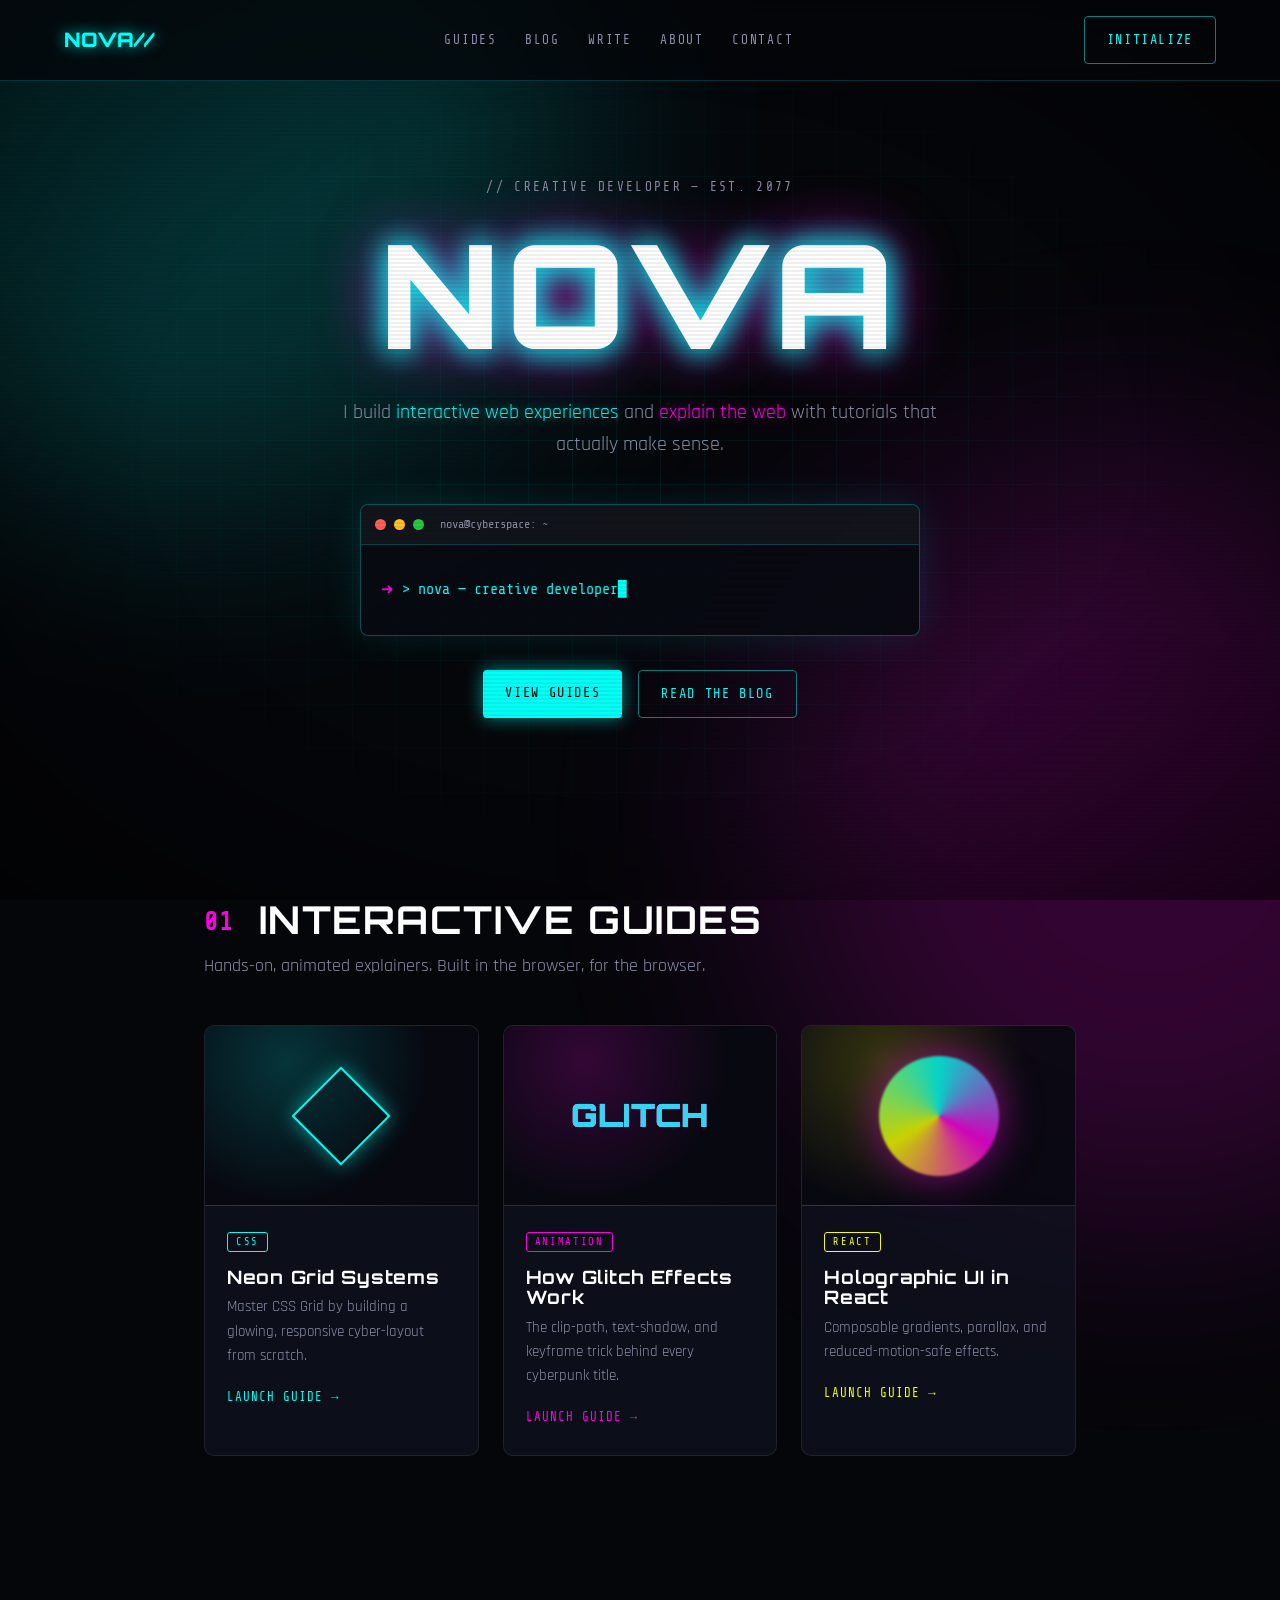
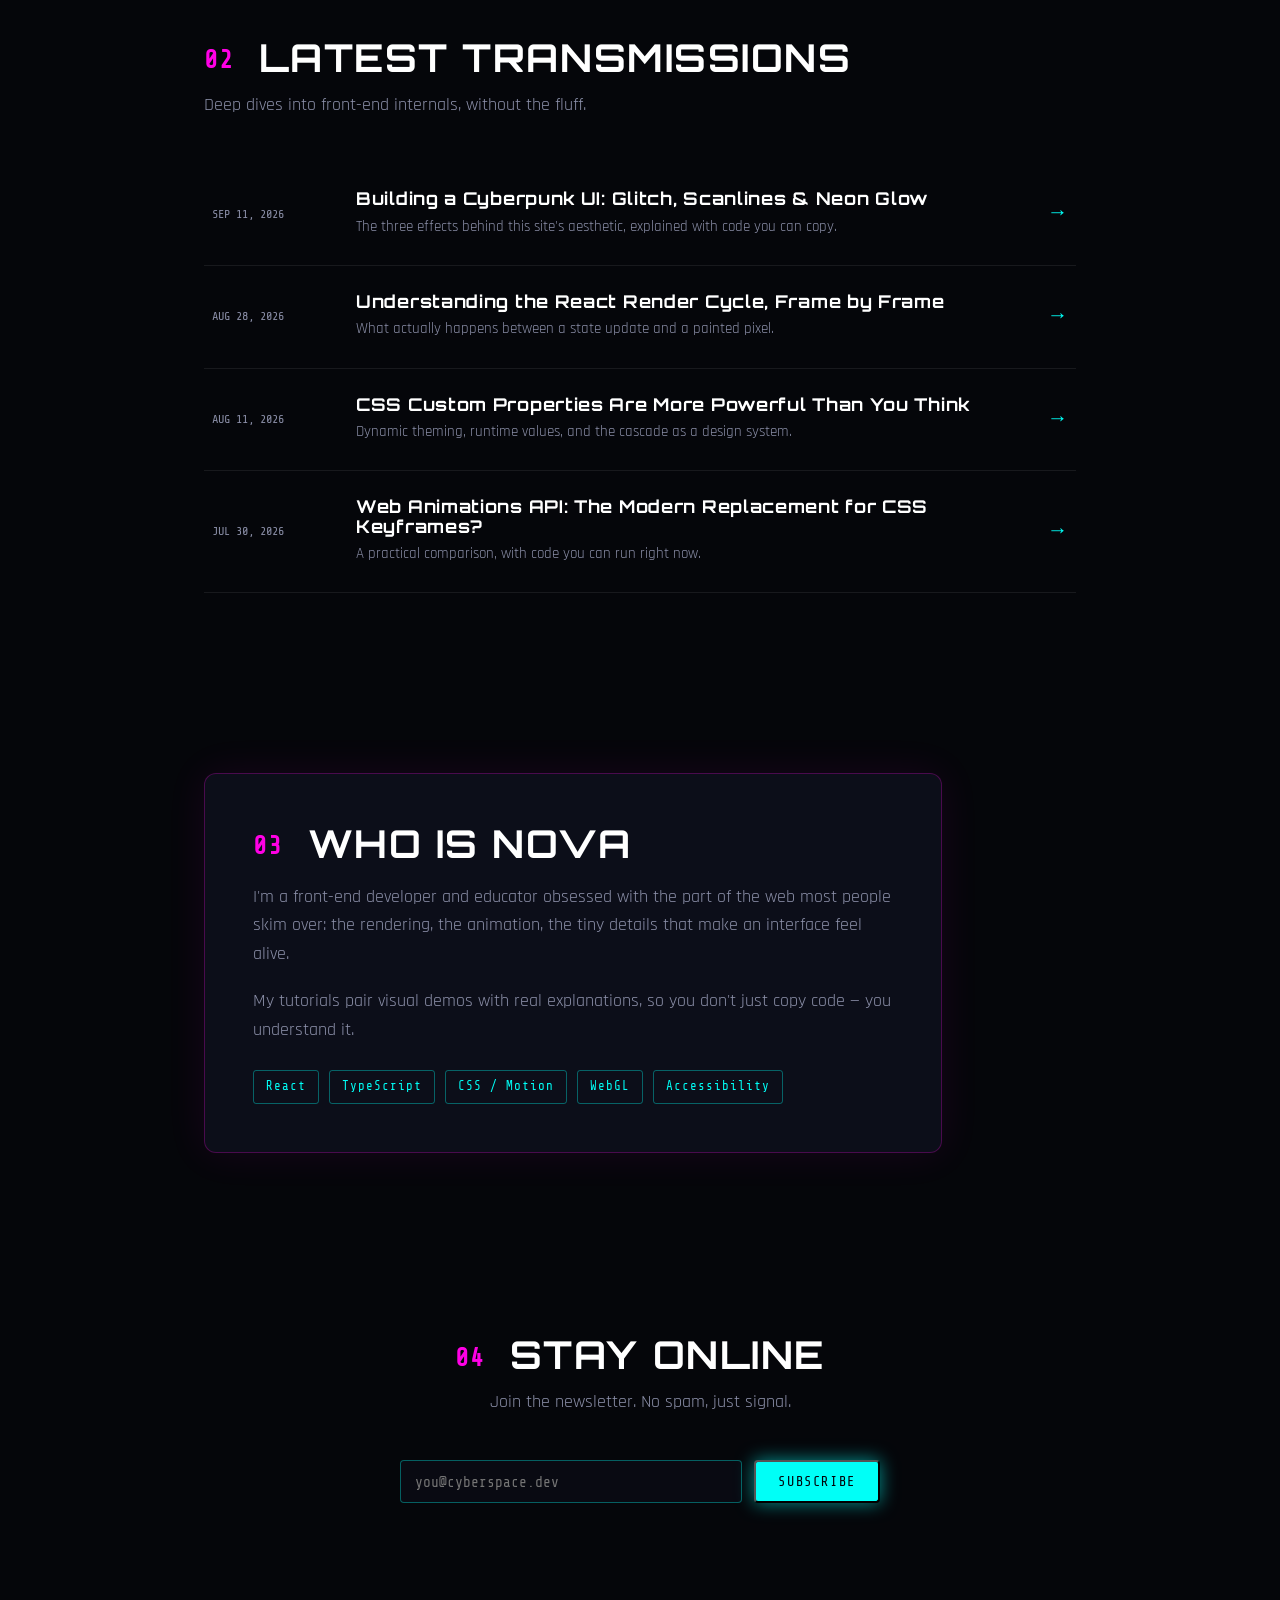
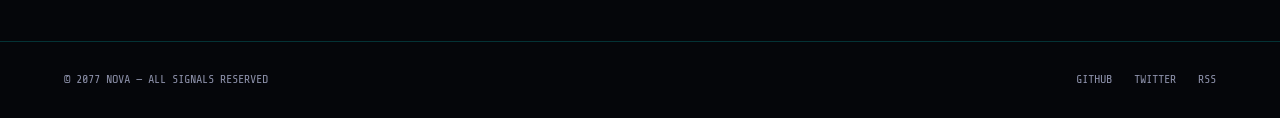
==== index.html @ 2dfe713f "Initial commit: cyberpunk developer site" ====
<!DOCTYPE html>
<html lang="en">
<head>
  <meta charset="UTF-8" />
  <meta name="viewport" content="width=device-width, initial-scale=1.0" />
  <title>NOVA // Creative Developer</title>
  <meta name="description" content="A cyberpunk-themed creative developer portfolio and interactive tutorial site." />
  <link rel="preconnect" href="https://fonts.googleapis.com" />
  <link rel="preconnect" href="https://fonts.gstatic.com" crossorigin />
  <link href="https://fonts.googleapis.com/css2?family=Orbitron:wght@500;700;900&family=Rajdhani:wght@400;500;600;700&family=Share+Tech+Mono&display=swap" rel="stylesheet" />
  <link rel="stylesheet" href="styles.css" />
</head>
<body>
  <!-- Ambient background layers -->
  <div class="bg-grid" aria-hidden="true"></div>
  <div class="bg-glow bg-glow--cyan" aria-hidden="true"></div>
  <div class="bg-glow bg-glow--magenta" aria-hidden="true"></div>
  <div class="scanlines" aria-hidden="true"></div>
  <div class="vignette" aria-hidden="true"></div>

  <!-- Navigation -->
  <header class="site-header">
    <a class="logo" href="#top" data-text="NOVA//">NOVA//</a>
    <nav class="nav" aria-label="Primary">
      <a href="#guides">GUIDES</a>
      <a href="#blog">BLOG</a>
      <a href="admin.html">WRITE</a>
      <a href="#about">ABOUT</a>
      <a href="#contact">CONTACT</a>
    </nav>
    <a class="btn btn--ghost nav-cta" href="#contact">INITIALIZE</a>
  </header>

  <main id="top">
    <!-- Hero -->
    <section class="hero">
      <p class="hero__kicker">// CREATIVE DEVELOPER — EST. 2077</p>
      <h1 class="hero__title glitch" data-text="NOVA">NOVA</h1>
      <p class="hero__subtitle">
        I build <span class="accent accent--cyan">interactive web experiences</span> and
        <span class="accent accent--magenta">explain the web</span> with tutorials that
        actually make sense.
      </p>

      <div class="terminal" aria-label="Interactive terminal demo">
        <div class="terminal__bar">
          <span class="dot dot--red"></span>
          <span class="dot dot--yellow"></span>
          <span class="dot dot--green"></span>
          <span class="terminal__title">nova@cyberspace: ~</span>
        </div>
        <div class="terminal__body">
          <p><span class="prompt">➜</span> <span id="typed" class="typed"></span><span class="cursor">▊</span></p>
        </div>
      </div>

      <div class="hero__actions">
        <a class="btn btn--primary" href="#guides">VIEW GUIDES</a>
        <a class="btn btn--ghost" href="#blog">READ THE BLOG</a>
      </div>
    </section>

    <!-- Guides -->
    <section id="guides" class="section">
      <h2 class="section__title"><span class="section__index">01</span> INTERACTIVE GUIDES</h2>
      <p class="section__intro">Hands-on, animated explainers. Built in the browser, for the browser.</p>

      <div class="card-grid">
        <article class="card" style="--accent:#00fff7">
          <div class="card__preview card__preview--grid">
            <div class="cube"></div>
          </div>
          <div class="card__body">
            <span class="tag">CSS</span>
            <h3>Neon Grid Systems</h3>
            <p>Master CSS Grid by building a glowing, responsive cyber-layout from scratch.</p>
            <a class="card__link" href="#guides">LAUNCH GUIDE →</a>
          </div>
        </article>

        <article class="card" style="--accent:#ff00e5">
          <div class="card__preview card__preview--glitch">
            <span class="card__glitch-text" data-text="GLITCH">GLITCH</span>
          </div>
          <div class="card__body">
            <span class="tag">ANIMATION</span>
            <h3>How Glitch Effects Work</h3>
            <p>The clip-path, text-shadow, and keyframe trick behind every cyberpunk title.</p>
            <a class="card__link" href="#guides">LAUNCH GUIDE →</a>
          </div>
        </article>

        <article class="card" style="--accent:#f5ff00">
          <div class="card__preview card__preview--holo">
            <div class="holo"></div>
          </div>
          <div class="card__body">
            <span class="tag">REACT</span>
            <h3>Holographic UI in React</h3>
            <p>Composable gradients, parallax, and reduced-motion-safe effects.</p>
            <a class="card__link" href="#guides">LAUNCH GUIDE →</a>
          </div>
        </article>
      </div>
    </section>

    <!-- Blog -->
    <section id="blog" class="section">
      <h2 class="section__title"><span class="section__index">02</span> LATEST TRANSMISSIONS</h2>
      <p class="section__intro">Deep dives into front-end internals, without the fluff.</p>

      <div class="post-list" id="posts-list"></div>
    </section>

    <!-- About -->
    <section id="about" class="section section--about">
      <div class="about__panel">
        <h2 class="section__title"><span class="section__index">03</span> WHO IS NOVA</h2>
        <p>
          I'm a front-end developer and educator obsessed with the part of the web most
          people skim over: the rendering, the animation, the tiny details that make an
          interface feel alive.
        </p>
        <p>
          My tutorials pair visual demos with real explanations, so you don't just copy code —
          you understand it.
        </p>
        <ul class="skills">
          <li>React</li>
          <li>TypeScript</li>
          <li>CSS / Motion</li>
          <li>WebGL</li>
          <li>Accessibility</li>
        </ul>
      </div>
    </section>

    <!-- Contact / Newsletter -->
    <section id="contact" class="section section--contact">
      <h2 class="section__title"><span class="section__index">04</span> STAY ONLINE</h2>
      <p class="section__intro">Join the newsletter. No spam, just signal.</p>

      <form class="newsletter" id="newsletter" novalidate>
        <label class="sr-only" for="email">Email address</label>
        <input id="email" name="email" type="email" placeholder="you@cyberspace.dev" autocomplete="email" />
        <button class="btn btn--primary" type="submit">SUBSCRIBE</button>
      </form>
      <p class="newsletter__note" id="newsletter-note" aria-live="polite"></p>
    </section>
  </main>

  <footer class="site-footer">
    <span>© 2077 NOVA — ALL SIGNALS RESERVED</span>
    <div class="footer-links">
      <a href="#top">GITHUB</a>
      <a href="#top">TWITTER</a>
      <a href="#top">RSS</a>
    </div>
  </footer>

  <script src="posts.js"></script>
  <script src="script.js"></script>
</body>
</html>
---- styles.css ----
:root {
  --bg: #05060a;
  --bg-soft: #0a0c14;
  --panel: rgba(16, 18, 32, 0.72);
  --line: rgba(0, 255, 247, 0.18);
  --cyan: #00fff7;
  --magenta: #ff00e5;
  --yellow: #f5ff00;
  --text: #d7d9ec;
  --text-dim: #8b8fa8;
  --font-display: "Orbitron", sans-serif;
  --font-body: "Rajdhani", sans-serif;
  --font-mono: "Share Tech Mono", monospace;
}

* {
  box-sizing: border-box;
}

html {
  scroll-behavior: smooth;
}

body {
  margin: 0;
  background: var(--bg);
  color: var(--text);
  font-family: var(--font-body);
  font-size: 18px;
  line-height: 1.6;
  overflow-x: hidden;
}

/* ---------- Ambient background ---------- */
.bg-grid {
  position: fixed;
  inset: 0;
  z-index: -4;
  background-image:
    linear-gradient(rgba(0, 255, 247, 0.06) 1px, transparent 1px),
    linear-gradient(90deg, rgba(0, 255, 247, 0.06) 1px, transparent 1px);
  background-size: 44px 44px;
  mask-image: radial-gradient(ellipse at center, #000 0%, transparent 78%);
  -webkit-mask-image: radial-gradient(ellipse at center, #000 0%, transparent 78%);
}

.bg-glow {
  position: fixed;
  z-index: -3;
  width: 60vw;
  height: 60vw;
  border-radius: 50%;
  filter: blur(120px);
  opacity: 0.18;
  pointer-events: none;
}

.bg-glow--cyan {
  top: -20vw;
  left: -15vw;
  background: var(--cyan);
}

.bg-glow--magenta {
  bottom: -25vw;
  right: -20vw;
  background: var(--magenta);
}

.scanlines {
  position: fixed;
  inset: 0;
  z-index: 40;
  pointer-events: none;
  background: repeating-linear-gradient(
    to bottom,
    rgba(0, 0, 0, 0) 0px,
    rgba(0, 0, 0, 0) 2px,
    rgba(0, 0, 0, 0.12) 3px,
    rgba(0, 0, 0, 0) 4px
  );
  mix-blend-mode: multiply;
}

.vignette {
  position: fixed;
  inset: 0;
  z-index: 39;
  pointer-events: none;
  background: radial-gradient(ellipse at center, transparent 55%, rgba(0, 0, 0, 0.55) 100%);
}

/* ---------- Typography ---------- */
h1, h2, h3 {
  font-family: var(--font-display);
  line-height: 1.1;
  letter-spacing: 0.04em;
}

a {
  color: inherit;
  text-decoration: none;
}

.accent--cyan {
  color: var(--cyan);
  text-shadow: 0 0 12px rgba(0, 255, 247, 0.55);
}

.accent--magenta {
  color: var(--magenta);
  text-shadow: 0 0 12px rgba(255, 0, 229, 0.55);
}

.sr-only {
  position: absolute;
  width: 1px;
  height: 1px;
  padding: 0;
  margin: -1px;
  overflow: hidden;
  clip: rect(0 0 0 0);
  white-space: nowrap;
  border: 0;
}

/* ---------- Header ---------- */
.site-header {
  position: sticky;
  top: 0;
  z-index: 50;
  display: flex;
  align-items: center;
  justify-content: space-between;
  padding: 16px 5vw;
  background: rgba(5, 6, 10, 0.75);
  backdrop-filter: blur(12px);
  border-bottom: 1px solid var(--line);
}

.logo {
  position: relative;
  font-family: var(--font-display);
  font-weight: 900;
  font-size: 1.25rem;
  color: var(--cyan);
  text-shadow: 0 0 14px rgba(0, 255, 247, 0.8);
}

.nav {
  display: flex;
  gap: 28px;
}

.nav a {
  font-family: var(--font-mono);
  font-size: 0.8rem;
  letter-spacing: 0.14em;
  color: var(--text-dim);
  transition: color 0.2s, text-shadow 0.2s;
}

.nav a:hover {
  color: var(--cyan);
  text-shadow: 0 0 10px rgba(0, 255, 247, 0.7);
}

.nav-cta {
  font-size: 0.8rem;
  padding: 8px 16px;
}

/* ---------- Buttons ---------- */
.btn {
  display: inline-block;
  font-family: var(--font-mono);
  font-size: 0.85rem;
  letter-spacing: 0.12em;
  padding: 12px 22px;
  border-radius: 4px;
  cursor: pointer;
  transition: transform 0.15s ease, box-shadow 0.2s ease, background 0.2s ease, color 0.2s ease;
}

.btn--primary {
  color: #02030a;
  background: var(--cyan);
  box-shadow: 0 0 18px rgba(0, 255, 247, 0.55);
}

.btn--primary:hover {
  transform: translateY(-2px);
  box-shadow: 0 0 28px rgba(0, 255, 247, 0.85);
}

.btn--ghost {
  color: var(--cyan);
  border: 1px solid rgba(0, 255, 247, 0.5);
  background: transparent;
}

.btn--ghost:hover {
  background: rgba(0, 255, 247, 0.08);
  box-shadow: 0 0 18px rgba(0, 255, 247, 0.35);
}

/* ---------- Hero ---------- */
.hero {
  max-width: 1000px;
  margin: 0 auto;
  padding: 96px 5vw 90px;
  text-align: center;
}

.hero__kicker {
  font-family: var(--font-mono);
  color: var(--text-dim);
  letter-spacing: 0.18em;
  font-size: 0.8rem;
  margin: 0 0 18px;
}

.hero__title {
  font-size: clamp(4rem, 14vw, 9rem);
  font-weight: 900;
  margin: 0;
  color: #fff;
  text-shadow: 0 0 30px rgba(0, 255, 247, 0.7), 0 0 70px rgba(255, 0, 229, 0.35);
}

.hero__subtitle {
  max-width: 620px;
  margin: 22px auto 34px;
  font-size: 1.25rem;
  color: var(--text-dim);
}

.hero__actions {
  display: flex;
  gap: 16px;
  justify-content: center;
  flex-wrap: wrap;
  margin-top: 34px;
}

/* ---------- Glitch effect ---------- */
.glitch {
  position: relative;
}

.glitch::before,
.glitch::after {
  content: attr(data-text);
  position: absolute;
  inset: 0;
  opacity: 0.8;
  pointer-events: none;
}

.glitch::before {
  color: var(--cyan);
  z-index: -1;
  animation: glitch-shift-1 3s infinite steps(2, end);
}

.glitch::after {
  color: var(--magenta);
  z-index: -2;
  animation: glitch-shift-2 2.7s infinite steps(2, end);
}

@keyframes glitch-shift-1 {
  0%, 86%, 100% { transform: translate(0, 0); clip-path: inset(0 0 0 0); }
  88% { transform: translate(-4px, 2px); clip-path: inset(12% 0 58% 0); }
  90% { transform: translate(4px, -2px); clip-path: inset(48% 0 30% 0); }
  92% { transform: translate(-2px, 1px); clip-path: inset(70% 0 8% 0); }
  94% { transform: translate(3px, -1px); clip-path: inset(22% 0 60% 0); }
}

@keyframes glitch-shift-2 {
  0%, 84%, 100% { transform: translate(0, 0); clip-path: inset(0 0 0 0); }
  87% { transform: translate(4px, -2px); clip-path: inset(64% 0 12% 0); }
  91% { transform: translate(-3px, 2px); clip-path: inset(8% 0 74% 0); }
  95% { transform: translate(2px, 1px); clip-path: inset(40% 0 42% 0); }
}

/* ---------- Terminal ---------- */
.terminal {
  max-width: 560px;
  margin: 44px auto 0;
  text-align: left;
  border: 1px solid rgba(0, 255, 247, 0.3);
  border-radius: 8px;
  overflow: hidden;
  background: rgba(8, 10, 18, 0.9);
  box-shadow: 0 0 40px rgba(0, 255, 247, 0.12);
}

.terminal__bar {
  display: flex;
  align-items: center;
  gap: 8px;
  padding: 10px 14px;
  background: rgba(255, 255, 255, 0.04);
  border-bottom: 1px solid var(--line);
}

.dot {
  width: 11px;
  height: 11px;
  border-radius: 50%;
}

.dot--red { background: #ff5f56; }
.dot--yellow { background: #ffbd2e; }
.dot--green { background: #27c93f; }

.terminal__title {
  margin-left: 8px;
  font-family: var(--font-mono);
  font-size: 0.75rem;
  color: var(--text-dim);
}

.terminal__body {
  padding: 18px 20px;
  font-family: var(--font-mono);
  font-size: 0.95rem;
  min-height: 60px;
}

.prompt {
  color: var(--magenta);
}

.typed {
  color: var(--cyan);
}

.cursor {
  color: var(--cyan);
  animation: blink 1s steps(1) infinite;
}

@keyframes blink {
  50% { opacity: 0; }
}

/* ---------- Sections ---------- */
.section {
  max-width: 1000px;
  margin: 0 auto;
  padding: 90px 5vw;
}

.section__title {
  font-size: clamp(1.6rem, 4vw, 2.4rem);
  font-weight: 700;
  margin: 0 0 12px;
  color: #fff;
}

.section__index {
  font-family: var(--font-mono);
  font-size: 0.65em;
  color: var(--magenta);
  margin-right: 12px;
  vertical-align: middle;
}

.section__intro {
  color: var(--text-dim);
  margin: 0 0 44px;
}

/* ---------- Cards ---------- */
.card-grid {
  display: grid;
  grid-template-columns: repeat(auto-fit, minmax(260px, 1fr));
  gap: 24px;
}

.card {
  position: relative;
  border: 1px solid rgba(255, 255, 255, 0.08);
  border-radius: 10px;
  background: var(--panel);
  overflow: hidden;
  transition: transform 0.25s ease, border-color 0.25s ease, box-shadow 0.25s ease;
}

.card:hover {
  transform: translateY(-6px);
  border-color: var(--accent);
  box-shadow: 0 0 30px color-mix(in srgb, var(--accent) 35%, transparent);
}

.card__preview {
  position: relative;
  height: 180px;
  display: grid;
  place-items: center;
  background:
    radial-gradient(circle at 30% 20%, color-mix(in srgb, var(--accent) 18%, transparent), transparent 60%),
    rgba(5, 6, 10, 0.6);
  border-bottom: 1px solid var(--line);
}

.card__body {
  padding: 20px 22px 24px;
}

.card__body h3 {
  margin: 12px 0 8px;
  font-size: 1.15rem;
  color: #fff;
}

.card__body p {
  margin: 0 0 14px;
  color: var(--text-dim);
  font-size: 0.95rem;
}

.tag {
  font-family: var(--font-mono);
  font-size: 0.65rem;
  letter-spacing: 0.16em;
  color: var(--accent);
  border: 1px solid var(--accent);
  padding: 3px 8px;
  border-radius: 3px;
}

.card__link {
  font-family: var(--font-mono);
  font-size: 0.78rem;
  letter-spacing: 0.08em;
  color: var(--accent);
}

/* Card preview demos */
.cube {
  width: 70px;
  height: 70px;
  border: 2px solid var(--cyan);
  box-shadow: 0 0 20px rgba(0, 255, 247, 0.5);
  transform: rotate(45deg);
  animation: spin 6s linear infinite;
}

@keyframes spin {
  to { transform: rotate(405deg); }
}

.card__glitch-text {
  position: relative;
  font-family: var(--font-display);
  font-weight: 900;
  font-size: 2rem;
  color: #fff;
}

.card__glitch-text::before,
.card__glitch-text::after {
  content: attr(data-text);
  position: absolute;
  inset: 0;
  opacity: 0.8;
}

.card__glitch-text::before {
  color: var(--magenta);
  animation: glitch-shift-2 2s infinite steps(2, end);
}

.card__glitch-text::after {
  color: var(--cyan);
  animation: glitch-shift-1 2.3s infinite steps(2, end);
}

.holo {
  width: 120px;
  height: 120px;
  border-radius: 50%;
  background: conic-gradient(
    from 0deg,
    rgba(0, 255, 247, 0.8),
    rgba(255, 0, 229, 0.8),
    rgba(245, 255, 0, 0.8),
    rgba(0, 255, 247, 0.8)
  );
  filter: blur(1px);
  animation: holo 4s linear infinite;
  box-shadow: 0 0 40px rgba(255, 0, 229, 0.5);
}

@keyframes holo {
  to { transform: rotate(360deg); }
}

/* ---------- Blog list ---------- */
.post-list {
  display: flex;
  flex-direction: column;
}

.post {
  display: grid;
  grid-template-columns: 120px 1fr auto;
  gap: 24px;
  align-items: center;
  padding: 26px 8px;
  border-bottom: 1px solid rgba(255, 255, 255, 0.08);
  transition: background 0.2s ease, padding-left 0.2s ease;
}

.post:hover {
  background: rgba(0, 255, 247, 0.04);
  padding-left: 18px;
}

.post time {
  font-family: var(--font-mono);
  font-size: 0.75rem;
  color: var(--text-dim);
}

.post h3 {
  margin: 0 0 6px;
  font-size: 1.1rem;
  color: #fff;
}

.post p {
  margin: 0;
  color: var(--text-dim);
  font-size: 0.95rem;
}

.post__arrow {
  font-size: 1.3rem;
  color: var(--cyan);
  transition: transform 0.2s ease;
}

.post:hover .post__arrow {
  transform: translateX(6px);
}

/* ---------- Article / post page ---------- */
.post-page {
  max-width: 760px;
  margin: 0 auto;
  padding: 72px 5vw 100px;
}

.back-link {
  display: inline-block;
  font-family: var(--font-mono);
  font-size: 0.8rem;
  letter-spacing: 0.1em;
  color: var(--cyan);
  margin-bottom: 40px;
  transition: text-shadow 0.2s;
}

.back-link:hover {
  text-shadow: 0 0 12px rgba(0, 255, 247, 0.7);
}

.post-head {
  margin-bottom: 36px;
  padding-bottom: 28px;
  border-bottom: 1px solid var(--line);
}

.post-tags {
  display: flex;
  flex-wrap: wrap;
  gap: 8px;
  margin-bottom: 18px;
}

.post-head h1 {
  font-size: clamp(1.8rem, 5vw, 2.7rem);
  font-weight: 700;
  color: #fff;
  margin: 0 0 14px;
  text-shadow: 0 0 26px rgba(0, 255, 247, 0.3);
}

.post-head time {
  font-family: var(--font-mono);
  font-size: 0.8rem;
  color: var(--text-dim);
}

.article {
  font-size: 1.08rem;
}

.article h2 {
  font-size: 1.5rem;
  color: var(--cyan);
  margin: 44px 0 14px;
}

.article h3 {
  font-size: 1.2rem;
  color: #fff;
  margin: 32px 0 10px;
}

.article p {
  margin: 0 0 20px;
  color: var(--text);
}

.article a {
  color: var(--magenta);
  text-decoration: underline;
  text-underline-offset: 3px;
}

.article code {
  font-family: var(--font-mono);
  font-size: 0.9em;
  color: var(--cyan);
  background: rgba(0, 255, 247, 0.08);
  border: 1px solid rgba(0, 255, 247, 0.2);
  border-radius: 4px;
  padding: 2px 6px;
}

.article pre {
  background: rgba(8, 10, 18, 0.92);
  border: 1px solid var(--line);
  border-radius: 8px;
  padding: 18px 20px;
  overflow-x: auto;
  margin: 0 0 24px;
  box-shadow: 0 0 30px rgba(0, 255, 247, 0.08);
}

.article pre code {
  background: none;
  border: none;
  padding: 0;
  color: #d7f9f8;
}

.article ul,
.article ol {
  margin: 0 0 22px;
  padding-left: 24px;
  color: var(--text);
}

.article li {
  margin-bottom: 8px;
}

.article li::marker {
  color: var(--magenta);
}

.article blockquote {
  margin: 0 0 24px;
  padding: 4px 20px;
  border-left: 3px solid var(--magenta);
  color: var(--text-dim);
}

.article blockquote p {
  margin: 0;
  color: inherit;
}

.post-notfound {
  text-align: center;
  padding: 60px 0;
}

.post-notfound h1 {
  font-size: 2.2rem;
  color: var(--magenta);
  text-shadow: 0 0 24px rgba(255, 0, 229, 0.5);
}

.post-notfound p {
  color: var(--text-dim);
  margin-bottom: 28px;
}

/* ---------- Write / admin page ---------- */
.admin-page {
  max-width: 820px;
  margin: 0 auto;
  padding: 72px 5vw 100px;
}

.admin-title {
  font-size: clamp(2.8rem, 9vw, 5rem);
  font-weight: 900;
  margin: 0;
  color: #fff;
  text-shadow: 0 0 26px rgba(0, 255, 247, 0.7), 0 0 60px rgba(255, 0, 229, 0.35);
}

.admin-intro {
  color: var(--text-dim);
  margin: 14px 0 36px;
}

.writer {
  display: flex;
  flex-direction: column;
  gap: 22px;
}

.writer label {
  display: block;
}

.writer label span {
  display: block;
  font-family: var(--font-mono);
  font-size: 0.72rem;
  letter-spacing: 0.14em;
  color: var(--cyan);
  margin-bottom: 8px;
}

.writer input,
.writer textarea {
  width: 100%;
  font-family: var(--font-mono);
  font-size: 0.95rem;
  color: #fff;
  padding: 12px 14px;
  background: rgba(10, 12, 20, 0.85);
  border: 1px solid rgba(0, 255, 247, 0.28);
  border-radius: 6px;
  outline: none;
  transition: border-color 0.2s, box-shadow 0.2s;
}

.writer textarea {
  resize: vertical;
  line-height: 1.6;
}

.writer input:focus,
.writer textarea:focus {
  border-color: var(--cyan);
  box-shadow: 0 0 16px rgba(0, 255, 247, 0.35);
}

.writer__row {
  display: grid;
  grid-template-columns: 1fr 1fr;
  gap: 18px;
}

.writer__actions {
  display: flex;
  gap: 14px;
  flex-wrap: wrap;
}

.writer__note {
  font-family: var(--font-mono);
  font-size: 0.85rem;
  color: var(--cyan);
  min-height: 1.5em;
  margin: 0;
}

.preview {
  margin-top: 34px;
  padding: 28px 30px;
  border: 1px solid var(--line);
  border-radius: 10px;
  background: var(--panel);
}

.admin-list {
  margin-top: 64px;
}

.admin-list__empty {
  color: var(--text-dim);
  font-family: var(--font-mono);
  font-size: 0.85rem;
}

.admin-item {
  display: flex;
  align-items: center;
  justify-content: space-between;
  gap: 16px;
  padding: 18px 20px;
  margin-bottom: 12px;
  border: 1px solid rgba(255, 255, 255, 0.08);
  border-radius: 8px;
  background: var(--panel);
}

.admin-item__info {
  display: flex;
  flex-direction: column;
  gap: 4px;
}

.admin-item__info strong {
  color: #fff;
  font-family: var(--font-display);
  font-size: 1rem;
  font-weight: 700;
}

.admin-item__info span {
  color: var(--text-dim);
  font-family: var(--font-mono);
  font-size: 0.75rem;
}

.admin-item__actions {
  display: flex;
  gap: 10px;
  flex-shrink: 0;
}

.admin-item__actions .btn {
  padding: 8px 14px;
  font-size: 0.72rem;
}

.btn--danger {
  color: var(--magenta);
  border: 1px solid rgba(255, 0, 229, 0.5);
  background: transparent;
}

.btn--danger:hover {
  background: rgba(255, 0, 229, 0.1);
  box-shadow: 0 0 16px rgba(255, 0, 229, 0.35);
}

/* ---------- About ---------- */
.section--about {
  display: flex;
}

.about__panel {
  border: 1px solid rgba(255, 0, 229, 0.25);
  border-radius: 12px;
  background: var(--panel);
  padding: 48px;
  box-shadow: 0 0 40px rgba(255, 0, 229, 0.08);
}

.about__panel p {
  color: var(--text-dim);
  max-width: 640px;
}

.skills {
  display: flex;
  flex-wrap: wrap;
  gap: 10px;
  padding: 0;
  margin: 26px 0 0;
  list-style: none;
}

.skills li {
  font-family: var(--font-mono);
  font-size: 0.78rem;
  letter-spacing: 0.08em;
  color: var(--cyan);
  border: 1px solid rgba(0, 255, 247, 0.35);
  padding: 6px 12px;
  border-radius: 3px;
}

/* ---------- Contact ---------- */
.section--contact {
  text-align: center;
}

.newsletter {
  display: flex;
  gap: 12px;
  max-width: 480px;
  margin: 0 auto;
}

.newsletter input {
  flex: 1;
  font-family: var(--font-mono);
  font-size: 0.9rem;
  color: #fff;
  padding: 12px 14px;
  background: rgba(10, 12, 20, 0.8);
  border: 1px solid rgba(0, 255, 247, 0.35);
  border-radius: 4px;
  outline: none;
  transition: border-color 0.2s, box-shadow 0.2s;
}

.newsletter input:focus {
  border-color: var(--cyan);
  box-shadow: 0 0 16px rgba(0, 255, 247, 0.35);
}

.newsletter__note {
  font-family: var(--font-mono);
  font-size: 0.85rem;
  color: var(--cyan);
  min-height: 1.5em;
  margin-top: 14px;
}

/* ---------- Footer ---------- */
.site-footer {
  display: flex;
  align-items: center;
  justify-content: space-between;
  flex-wrap: wrap;
  gap: 16px;
  padding: 28px 5vw;
  border-top: 1px solid var(--line);
  font-family: var(--font-mono);
  font-size: 0.75rem;
  color: var(--text-dim);
}

.footer-links {
  display: flex;
  gap: 22px;
}

.footer-links a:hover {
  color: var(--magenta);
}

/* ---------- Responsive ---------- */
@media (max-width: 720px) {
  .nav {
    display: none;
  }

  .post {
    grid-template-columns: 1fr;
    gap: 8px;
  }

  .about__panel {
    padding: 28px;
  }

  .newsletter {
    flex-direction: column;
  }

  .writer__row {
    grid-template-columns: 1fr;
  }

  .admin-item {
    flex-direction: column;
    align-items: flex-start;
  }
}

/* ---------- Reduced motion ---------- */
@media (prefers-reduced-motion: reduce) {
  * {
    animation-duration: 0.001ms !important;
    animation-iteration-count: 1 !important;
    scroll-behavior: auto !important;
  }
}
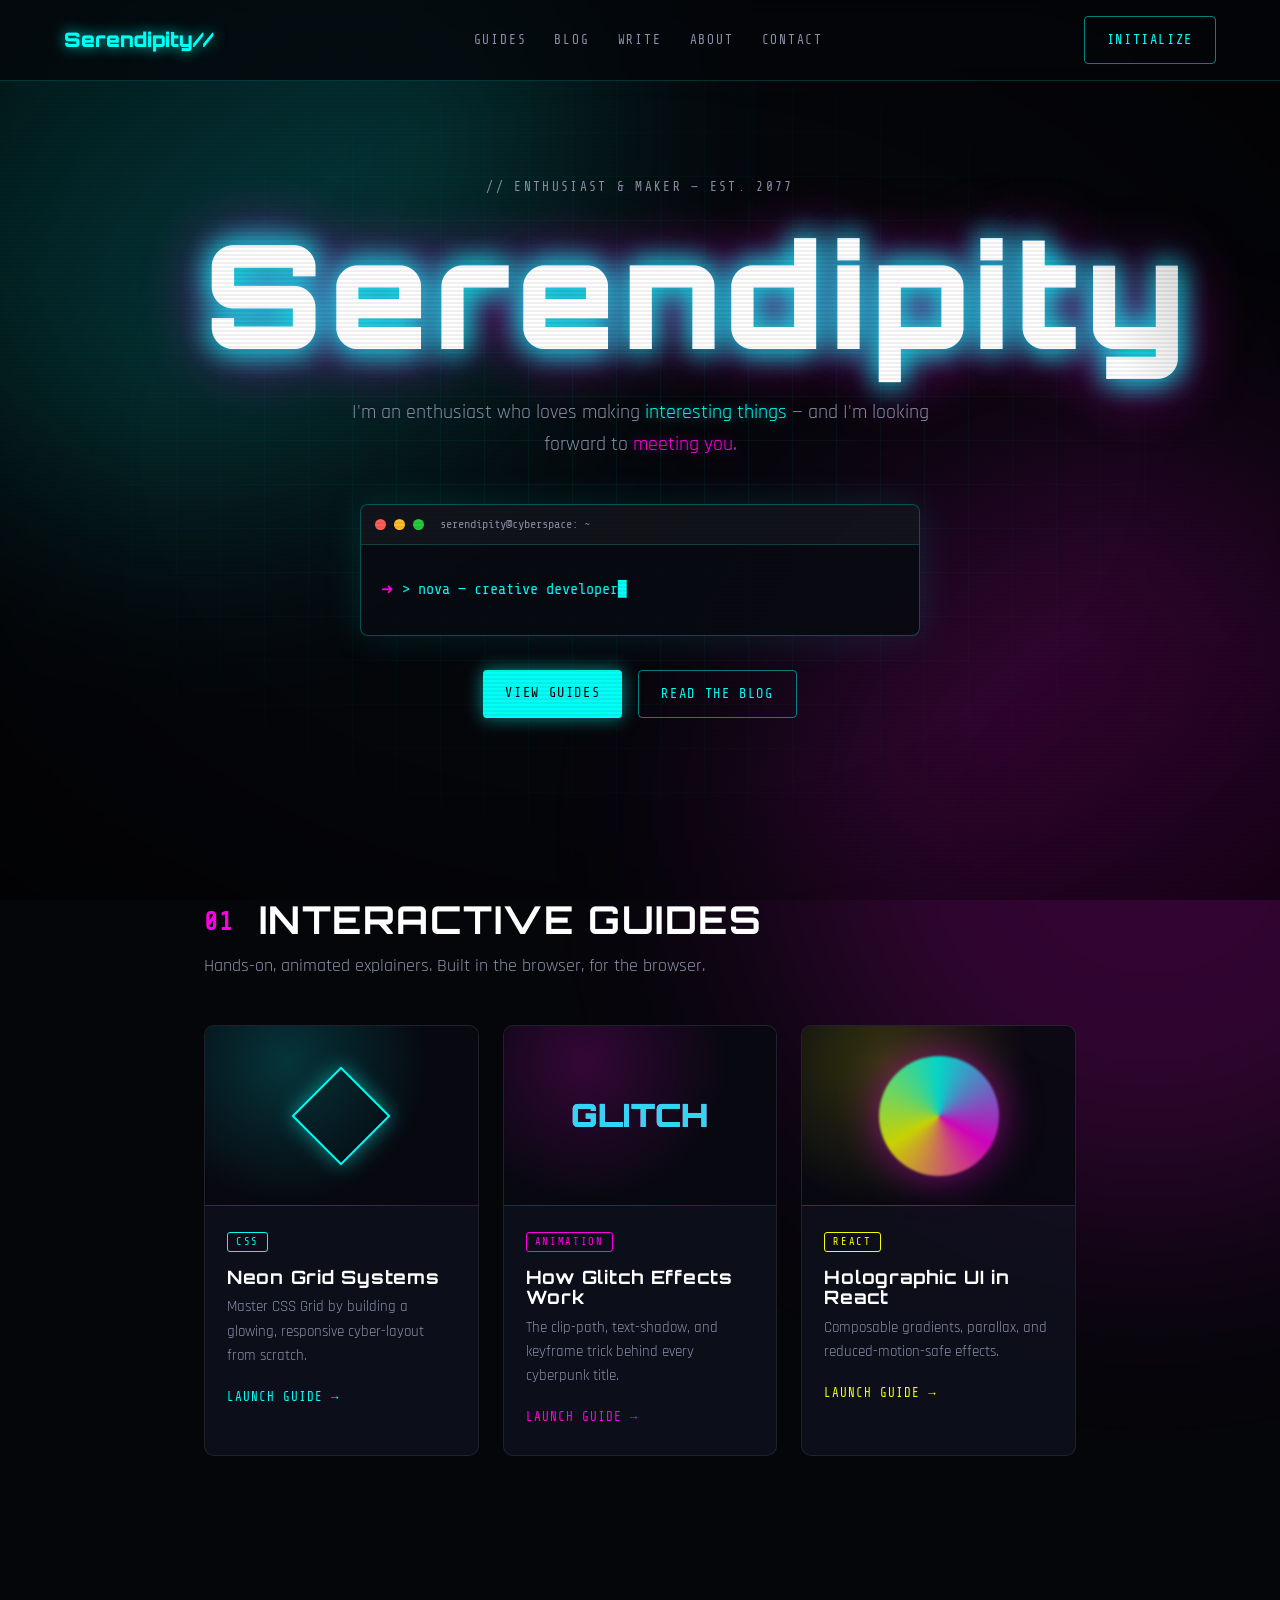
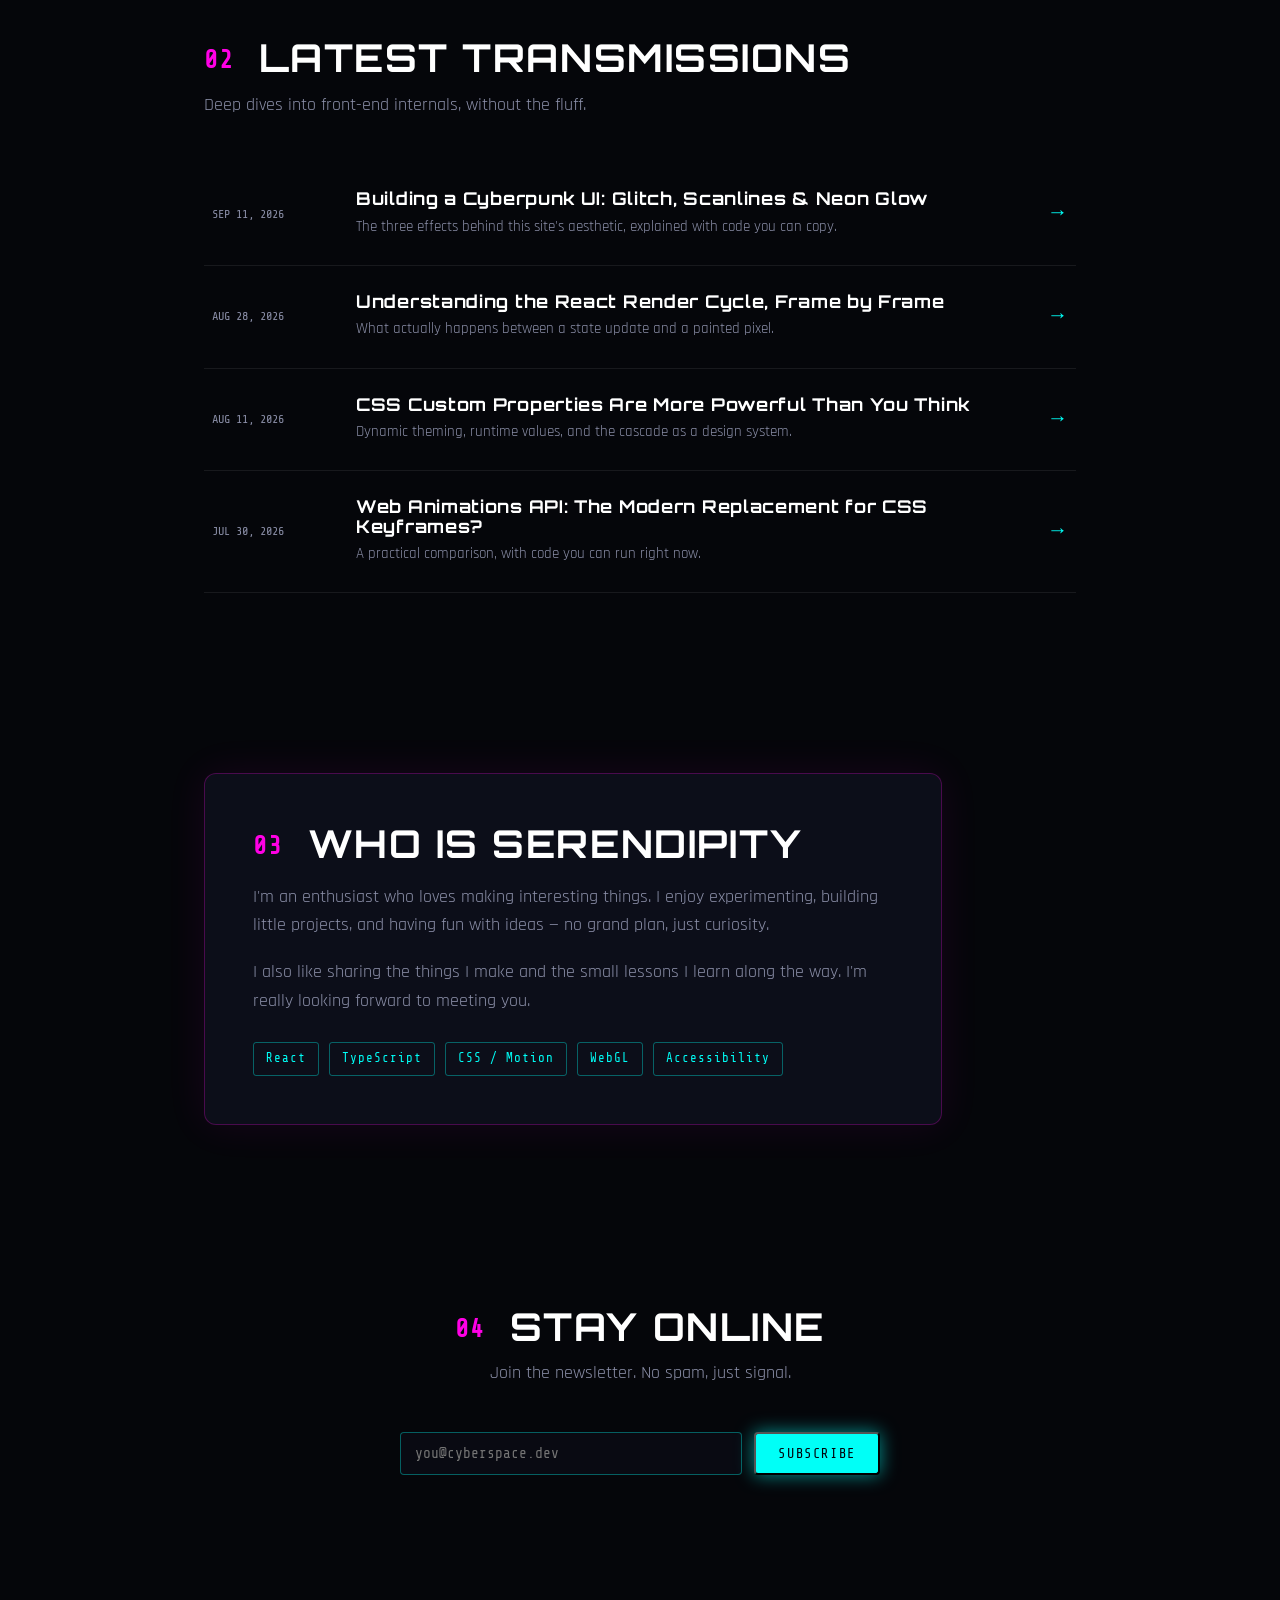
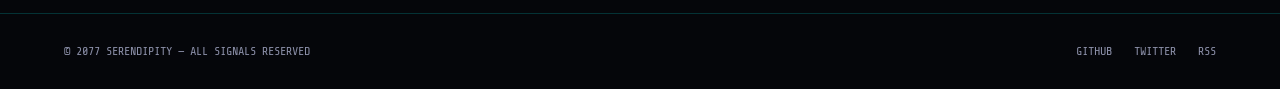
==== commit 30e87c0f: "Rename brand to Serendipity and update intro" ====
--- a/index.html
+++ b/index.html
@@ -3,8 +3,8 @@
 <head>
   <meta charset="UTF-8" />
   <meta name="viewport" content="width=device-width, initial-scale=1.0" />
-  <title>NOVA // Creative Developer</title>
-  <meta name="description" content="A cyberpunk-themed creative developer portfolio and interactive tutorial site." />
+  <title>Serendipity // Enthusiast & Maker</title>
+  <meta name="description" content="A cyberpunk-themed personal site by Serendipity — an enthusiast and maker." />
   <link rel="preconnect" href="https://fonts.googleapis.com" />
   <link rel="preconnect" href="https://fonts.gstatic.com" crossorigin />
   <link href="https://fonts.googleapis.com/css2?family=Orbitron:wght@500;700;900&family=Rajdhani:wght@400;500;600;700&family=Share+Tech+Mono&display=swap" rel="stylesheet" />
@@ -20,7 +20,7 @@
 
   <!-- Navigation -->
   <header class="site-header">
-    <a class="logo" href="#top" data-text="NOVA//">NOVA//</a>
+    <a class="logo" href="#top" data-text="Serendipity//">Serendipity//</a>
     <nav class="nav" aria-label="Primary">
       <a href="#guides">GUIDES</a>
       <a href="#blog">BLOG</a>
@@ -34,12 +34,10 @@
   <main id="top">
     <!-- Hero -->
     <section class="hero">
-      <p class="hero__kicker">// CREATIVE DEVELOPER — EST. 2077</p>
-      <h1 class="hero__title glitch" data-text="NOVA">NOVA</h1>
+      <p class="hero__kicker">// ENTHUSIAST & MAKER — EST. 2077</p>
+      <h1 class="hero__title glitch" data-text="Serendipity">Serendipity</h1>
       <p class="hero__subtitle">
-        I build <span class="accent accent--cyan">interactive web experiences</span> and
-        <span class="accent accent--magenta">explain the web</span> with tutorials that
-        actually make sense.
+        I'm an enthusiast who loves making <span class="accent accent--cyan">interesting things</span> — and I'm looking forward to <span class="accent accent--magenta">meeting you</span>.
       </p>
 
       <div class="terminal" aria-label="Interactive terminal demo">
@@ -47,7 +45,7 @@
           <span class="dot dot--red"></span>
           <span class="dot dot--yellow"></span>
           <span class="dot dot--green"></span>
-          <span class="terminal__title">nova@cyberspace: ~</span>
+          <span class="terminal__title">serendipity@cyberspace: ~</span>
         </div>
         <div class="terminal__body">
           <p><span class="prompt">➜</span> <span id="typed" class="typed"></span><span class="cursor">▊</span></p>
@@ -115,15 +113,14 @@
     <!-- About -->
     <section id="about" class="section section--about">
       <div class="about__panel">
-        <h2 class="section__title"><span class="section__index">03</span> WHO IS NOVA</h2>
+        <h2 class="section__title"><span class="section__index">03</span> WHO IS SERENDIPITY</h2>
         <p>
-          I'm a front-end developer and educator obsessed with the part of the web most
-          people skim over: the rendering, the animation, the tiny details that make an
-          interface feel alive.
+          I'm an enthusiast who loves making interesting things. I enjoy experimenting,
+          building little projects, and having fun with ideas — no grand plan, just curiosity.
         </p>
         <p>
-          My tutorials pair visual demos with real explanations, so you don't just copy code —
-          you understand it.
+          I also like sharing the things I make and the small lessons I learn along the way.
+          I'm really looking forward to meeting you.
         </p>
         <ul class="skills">
           <li>React</li>
@@ -150,7 +147,7 @@
   </main>
 
   <footer class="site-footer">
-    <span>© 2077 NOVA — ALL SIGNALS RESERVED</span>
+    <span>© 2077 SERENDIPITY — ALL SIGNALS RESERVED</span>
     <div class="footer-links">
       <a href="#top">GITHUB</a>
       <a href="#top">TWITTER</a>
@@ -158,6 +155,7 @@
     </div>
   </footer>
 
+  <script src="posts-data.js"></script>
   <script src="posts.js"></script>
   <script src="script.js"></script>
 </body>
--- a/styles.css
+++ b/styles.css
@@ -777,6 +777,73 @@
   margin: 0;
 }
 
+.gh-settings {
+  margin-top: 28px;
+  border: 1px solid rgba(255, 0, 229, 0.25);
+  border-radius: 8px;
+  background: var(--panel);
+  overflow: hidden;
+}
+
+.gh-settings summary {
+  cursor: pointer;
+  font-family: var(--font-mono);
+  font-size: 0.78rem;
+  letter-spacing: 0.12em;
+  color: var(--magenta);
+  padding: 14px 18px;
+  list-style: none;
+}
+
+.gh-settings summary::-webkit-details-marker {
+  display: none;
+}
+
+.gh-settings summary::before {
+  content: "▸ ";
+}
+
+.gh-settings[open] summary::before {
+  content: "▾ ";
+}
+
+.gh-settings__grid {
+  display: grid;
+  grid-template-columns: 1fr 1fr;
+  gap: 16px;
+  padding: 0 18px 18px;
+}
+
+.gh-settings__wide {
+  grid-column: 1 / -1;
+}
+
+.gh-settings label span {
+  display: block;
+  font-family: var(--font-mono);
+  font-size: 0.7rem;
+  letter-spacing: 0.12em;
+  color: var(--cyan);
+  margin-bottom: 6px;
+}
+
+.gh-settings input {
+  width: 100%;
+  font-family: var(--font-mono);
+  font-size: 0.85rem;
+  color: #fff;
+  padding: 10px 12px;
+  background: rgba(10, 12, 20, 0.85);
+  border: 1px solid rgba(0, 255, 247, 0.25);
+  border-radius: 6px;
+  outline: none;
+}
+
+.gh-settings input:focus {
+  border-color: var(--cyan);
+  box-shadow: 0 0 14px rgba(0, 255, 247, 0.3);
+}
+
 .preview {
   margin-top: 34px;
   padding: 28px 30px;
@@ -969,6 +1036,10 @@
     grid-template-columns: 1fr;
   }
 
+  .gh-settings__grid {
+    grid-template-columns: 1fr;
+  }
+
   .admin-item {
     flex-direction: column;
     align-items: flex-start;
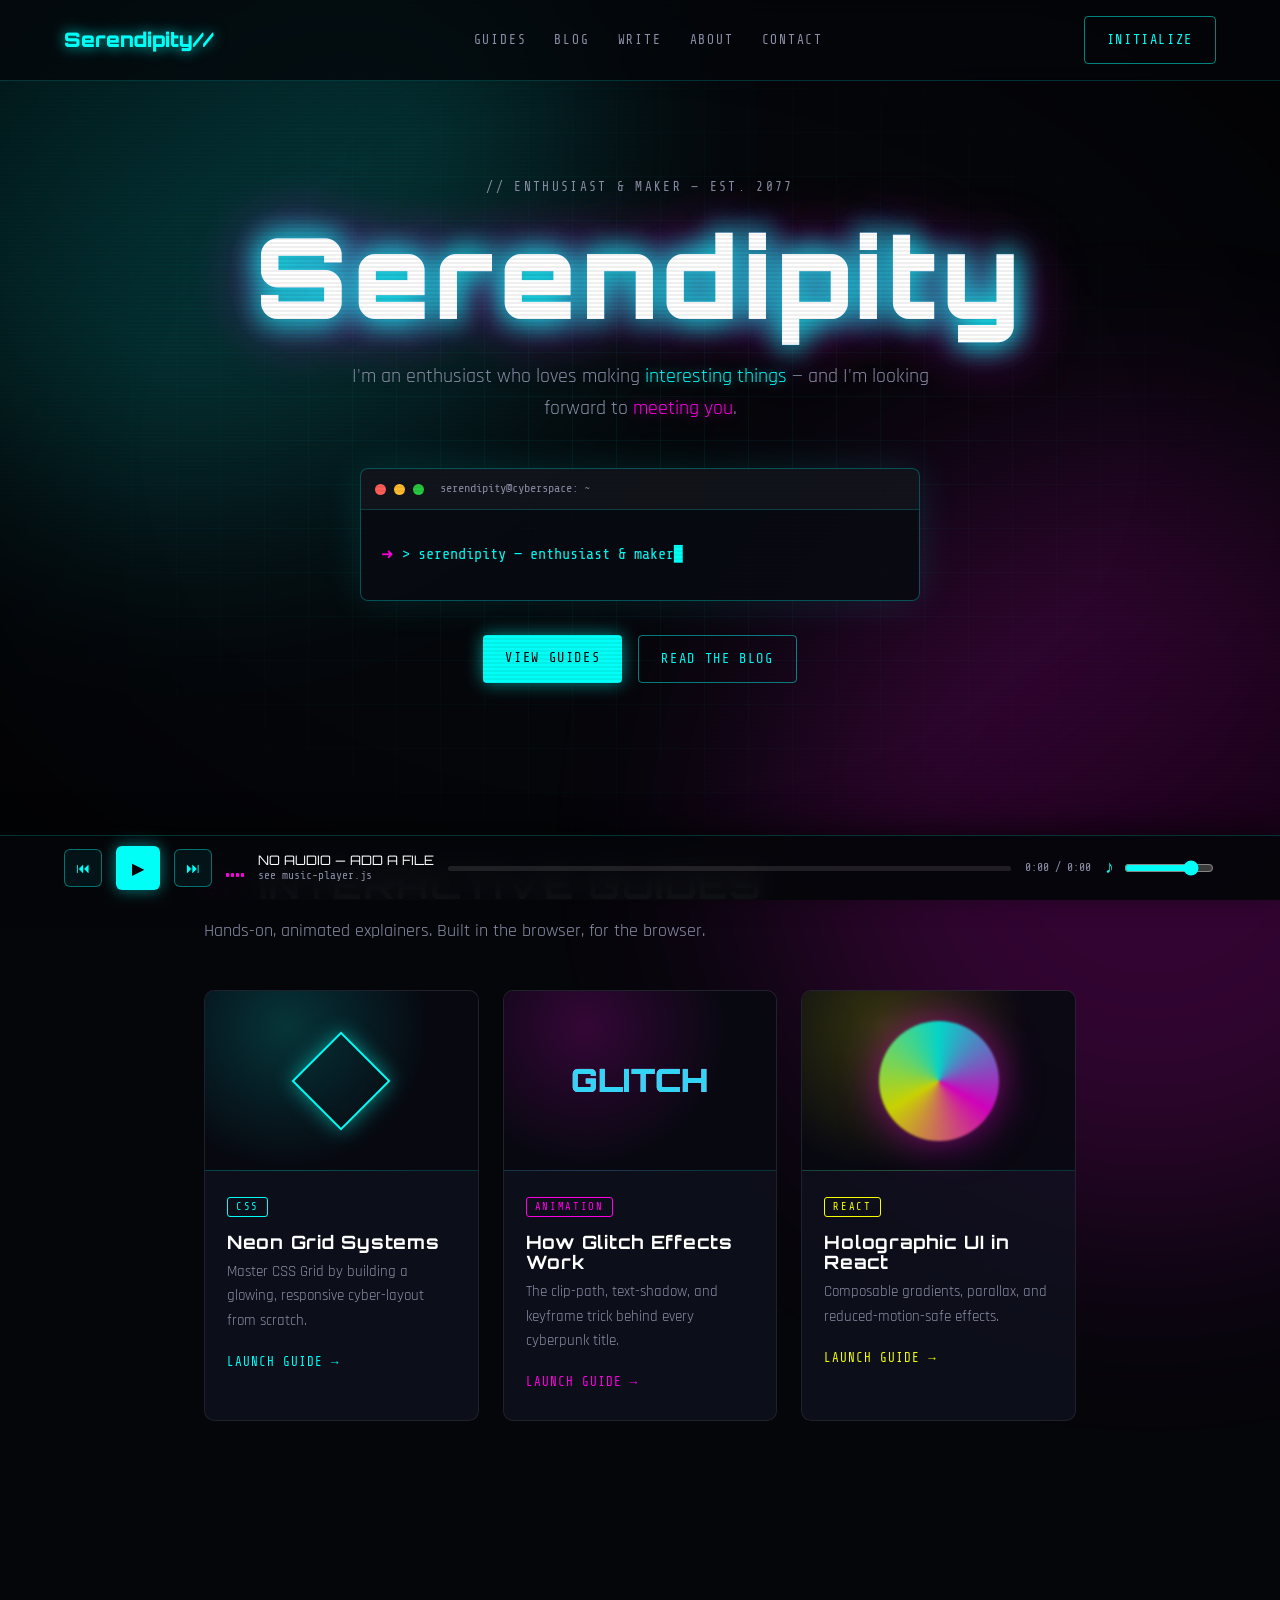
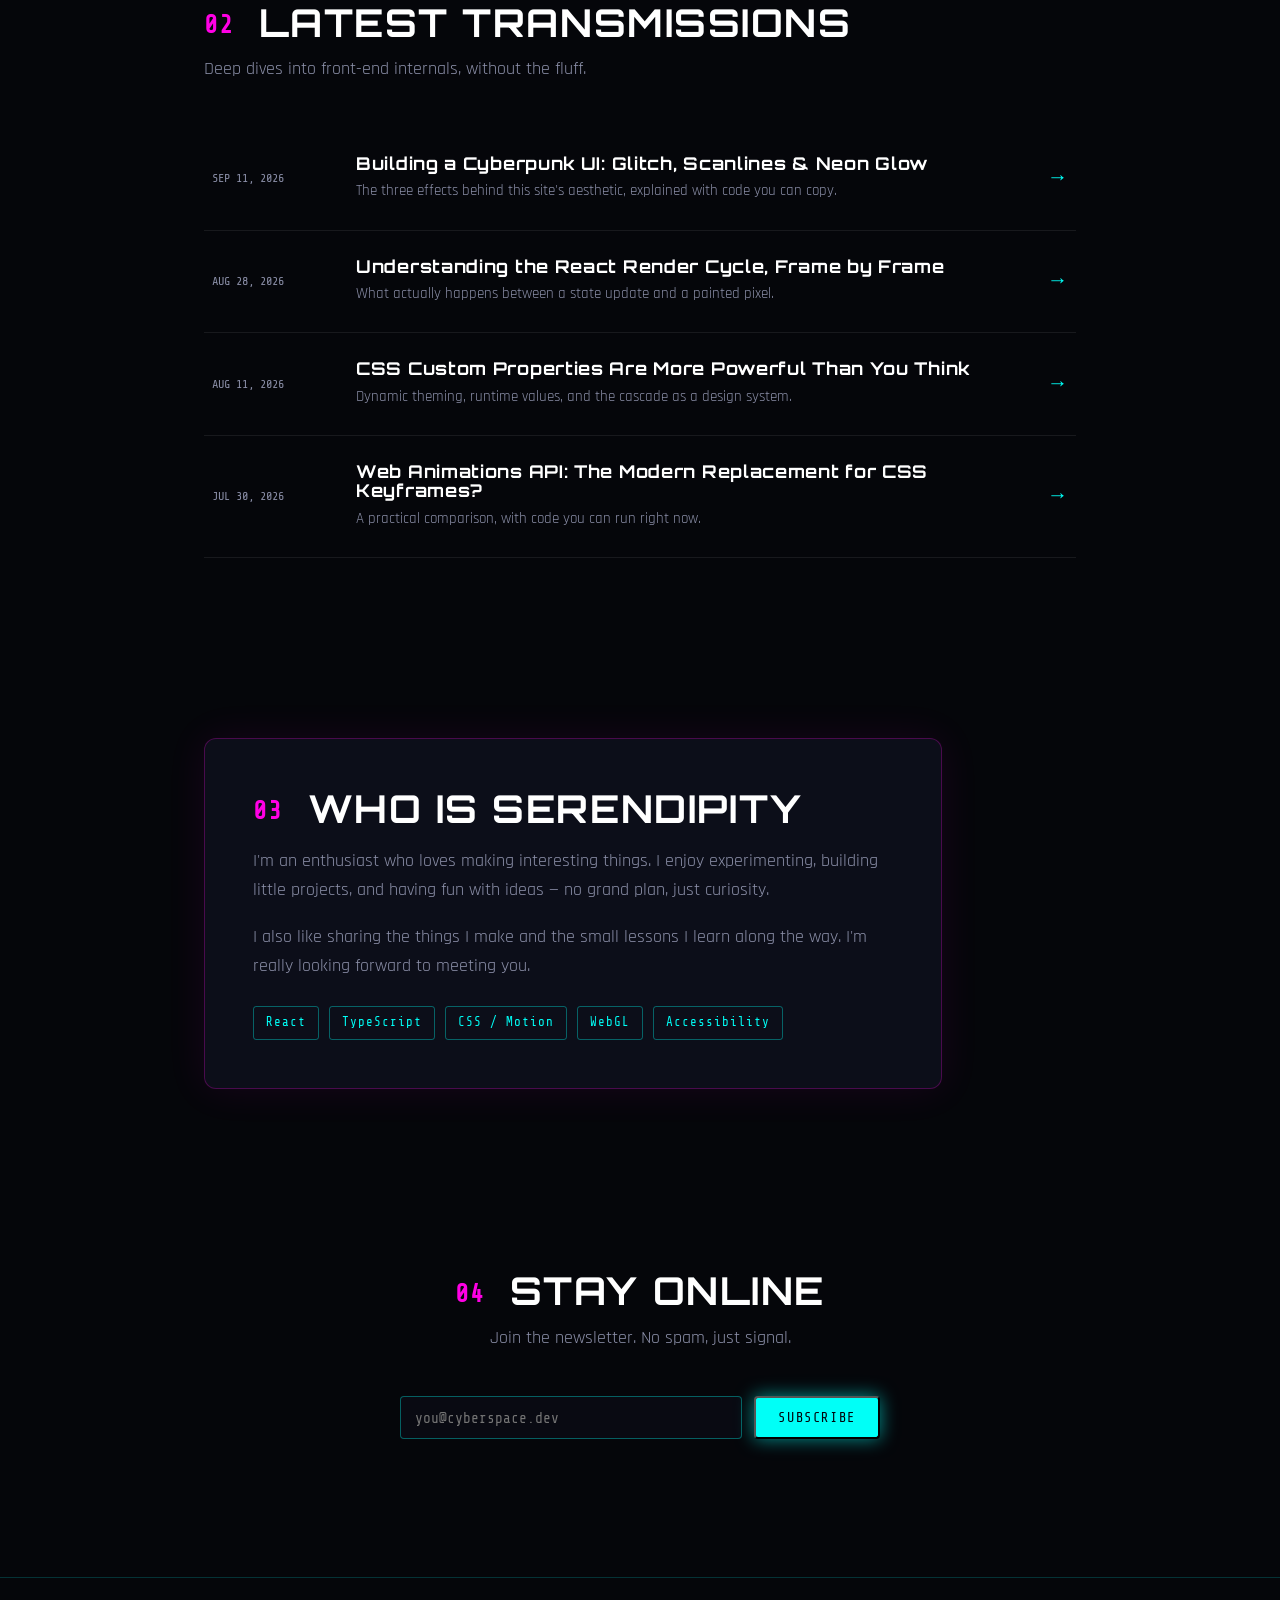
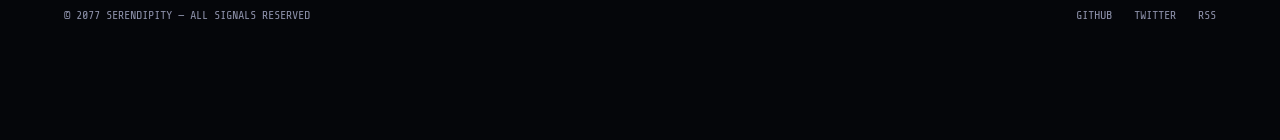
==== commit 56dcbe23: "Add bottom music player" ====
--- a/index.html
+++ b/index.html
@@ -155,8 +155,26 @@
     </div>
   </footer>
 
+  <div class="music-player" aria-label="Music player">
+    <button class="mp-skip" id="mp-prev" type="button" aria-label="Previous">⏮</button>
+    <button class="mp-play" id="mp-play" type="button" aria-label="Play or pause">▶</button>
+    <button class="mp-skip" id="mp-next" type="button" aria-label="Next">⏭</button>
+    <div class="mp-eq" id="mp-eq" aria-hidden="true"><span></span><span></span><span></span><span></span></div>
+    <div class="mp-info">
+      <span class="mp-title" id="mp-title">—</span>
+      <span class="mp-artist" id="mp-artist">—</span>
+    </div>
+    <div class="mp-progress" id="mp-progress"><div class="mp-progress__fill" id="mp-progress-fill"></div></div>
+    <div class="mp-time"><span id="mp-cur">0:00</span> / <span id="mp-dur">0:00</span></div>
+    <div class="mp-volume">
+      <span class="mp-vol-icon">♪</span>
+      <input type="range" id="mp-vol" min="0" max="1" step="0.01" value="0.8" />
+    </div>
+  </div>
+
   <script src="posts-data.js"></script>
   <script src="posts.js"></script>
   <script src="script.js"></script>
+  <script src="music-player.js"></script>
 </body>
 </html>
--- a/styles.css
+++ b/styles.css
@@ -221,7 +221,7 @@
 }
 
 .hero__title {
-  font-size: clamp(4rem, 14vw, 9rem);
+  font-size: clamp(2.5rem, 10vw, 7rem);
   font-weight: 900;
   margin: 0;
   color: #fff;
@@ -1013,6 +1013,158 @@
   color: var(--magenta);
 }
 
+/* ---------- Music player ---------- */
+body {
+  padding-bottom: 86px;
+}
+
+.music-player {
+  position: fixed;
+  left: 0;
+  right: 0;
+  bottom: 0;
+  z-index: 60;
+  display: flex;
+  align-items: center;
+  gap: 14px;
+  padding: 10px 5vw;
+  background: rgba(5, 6, 10, 0.92);
+  backdrop-filter: blur(12px);
+  border-top: 1px solid var(--line);
+  box-shadow: 0 -8px 30px rgba(0, 0, 0, 0.55);
+}
+
+.mp-play,
+.mp-skip {
+  flex-shrink: 0;
+  width: 38px;
+  height: 38px;
+  display: grid;
+  place-items: center;
+  font-size: 0.9rem;
+  color: var(--cyan);
+  background: rgba(0, 255, 247, 0.06);
+  border: 1px solid rgba(0, 255, 247, 0.4);
+  border-radius: 6px;
+  cursor: pointer;
+  transition: background 0.15s, box-shadow 0.15s, transform 0.15s;
+}
+
+.mp-play:hover,
+.mp-skip:hover {
+  background: rgba(0, 255, 247, 0.14);
+  box-shadow: 0 0 14px rgba(0, 255, 247, 0.4);
+}
+
+.mp-play {
+  width: 44px;
+  height: 44px;
+  font-size: 1rem;
+  color: #02030a;
+  background: var(--cyan);
+  box-shadow: 0 0 16px rgba(0, 255, 247, 0.5);
+}
+
+.mp-play:hover {
+  background: var(--cyan);
+  box-shadow: 0 0 24px rgba(0, 255, 247, 0.75);
+}
+
+.mp-eq {
+  display: flex;
+  align-items: flex-end;
+  gap: 2px;
+  height: 18px;
+  flex-shrink: 0;
+}
+
+.mp-eq span {
+  width: 3px;
+  height: 4px;
+  background: var(--magenta);
+  border-radius: 1px;
+}
+
+.mp-eq.is-playing span {
+  animation: mp-eq 0.8s ease-in-out infinite;
+}
+
+.mp-eq span:nth-child(2) { animation-delay: 0.15s; }
+.mp-eq span:nth-child(3) { animation-delay: 0.3s; }
+.mp-eq span:nth-child(4) { animation-delay: 0.45s; }
+
+@keyframes mp-eq {
+  0%, 100% { height: 4px; }
+  50% { height: 18px; }
+}
+
+.mp-info {
+  min-width: 0;
+  display: flex;
+  flex-direction: column;
+  line-height: 1.2;
+}
+
+.mp-title {
+  font-family: var(--font-display);
+  font-size: 0.82rem;
+  color: #fff;
+  white-space: nowrap;
+  overflow: hidden;
+  text-overflow: ellipsis;
+}
+
+.mp-artist {
+  font-family: var(--font-mono);
+  font-size: 0.7rem;
+  color: var(--text-dim);
+  white-space: nowrap;
+  overflow: hidden;
+  text-overflow: ellipsis;
+}
+
+.mp-progress {
+  flex: 1;
+  min-width: 60px;
+  height: 5px;
+  border-radius: 3px;
+  background: rgba(255, 255, 255, 0.1);
+  cursor: pointer;
+  overflow: hidden;
+}
+
+.mp-progress__fill {
+  height: 100%;
+  width: 0;
+  background: var(--cyan);
+  box-shadow: 0 0 8px rgba(0, 255, 247, 0.7);
+}
+
+.mp-time {
+  font-family: var(--font-mono);
+  font-size: 0.72rem;
+  color: var(--text-dim);
+  white-space: nowrap;
+  flex-shrink: 0;
+}
+
+.mp-volume {
+  display: flex;
+  align-items: center;
+  gap: 8px;
+  flex-shrink: 0;
+}
+
+.mp-vol-icon {
+  color: var(--cyan);
+}
+
+.mp-volume input[type="range"] {
+  width: 90px;
+  accent-color: var(--cyan);
+  cursor: pointer;
+}
+
 /* ---------- Responsive ---------- */
 @media (max-width: 720px) {
   .nav {
@@ -1043,6 +1195,11 @@
   .admin-item {
     flex-direction: column;
     align-items: flex-start;
+  }
+
+  .mp-volume,
+  .mp-eq {
+    display: none;
   }
 }
 
